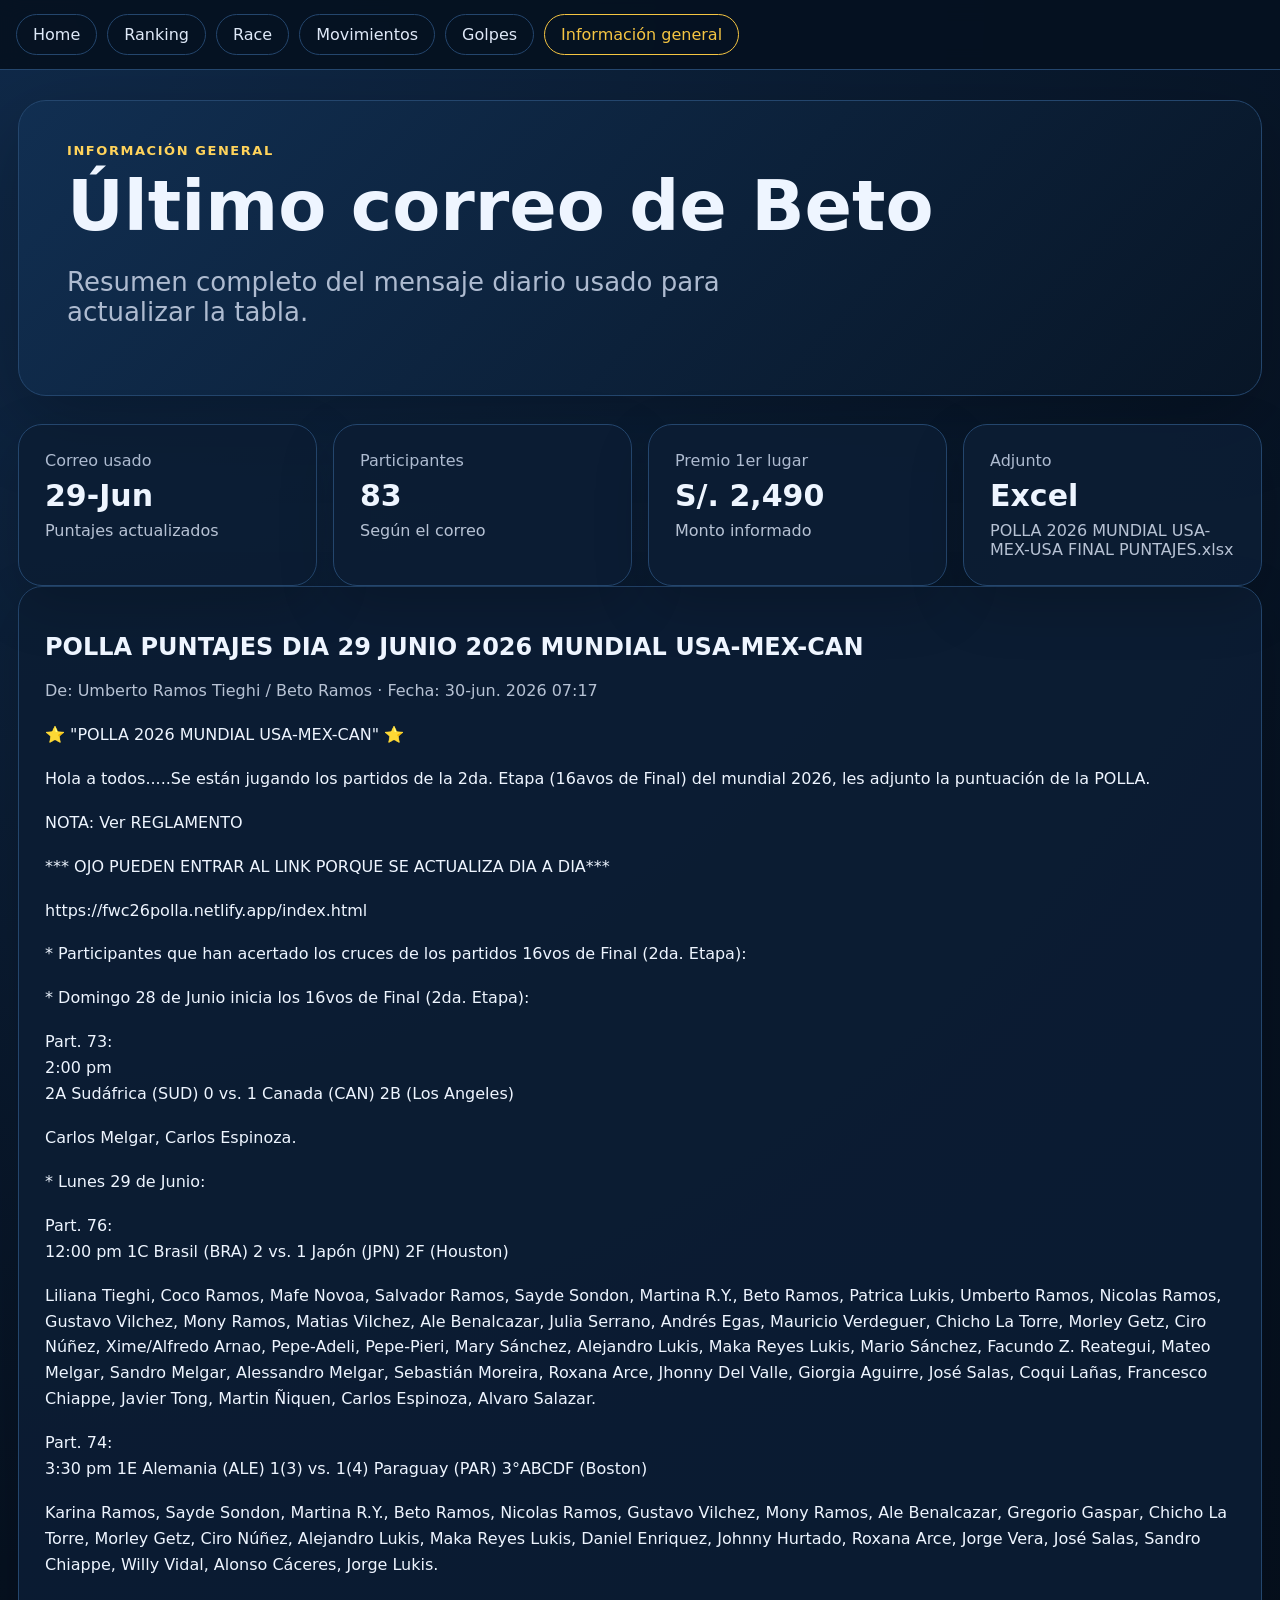
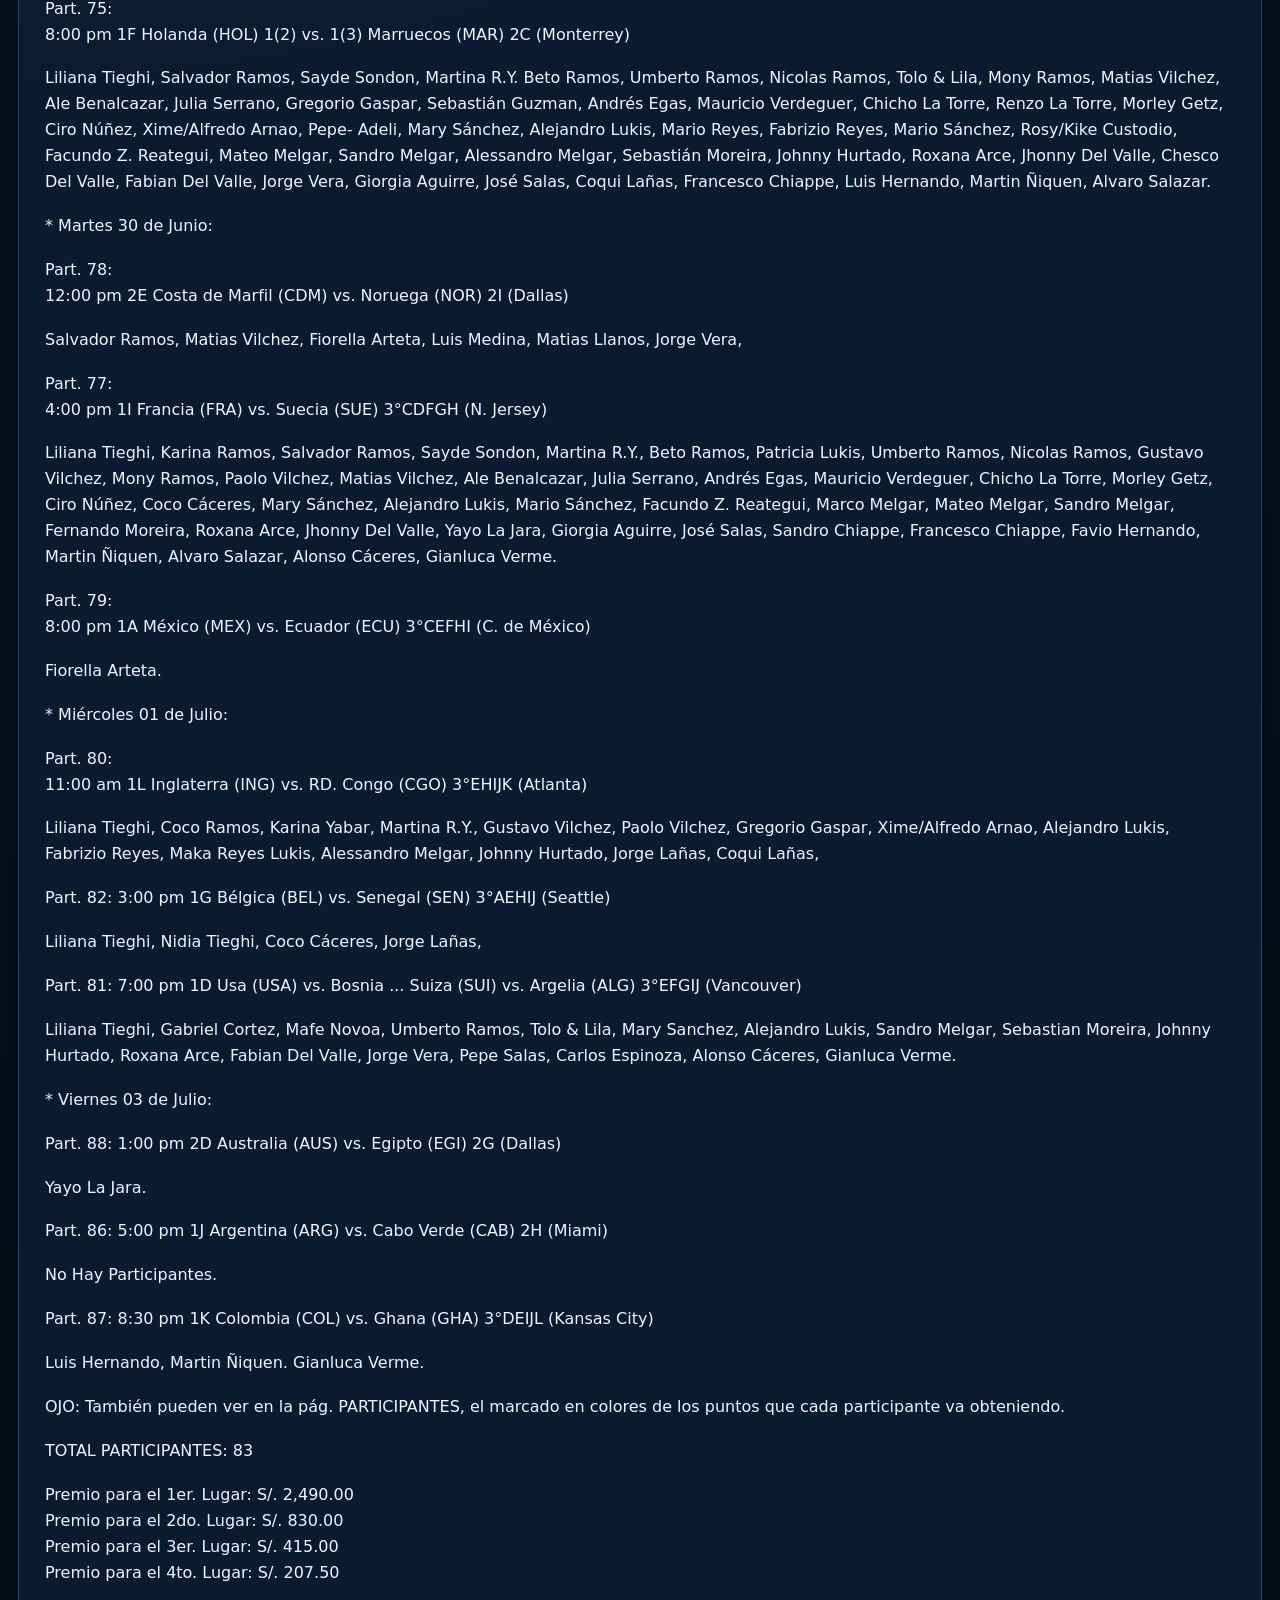
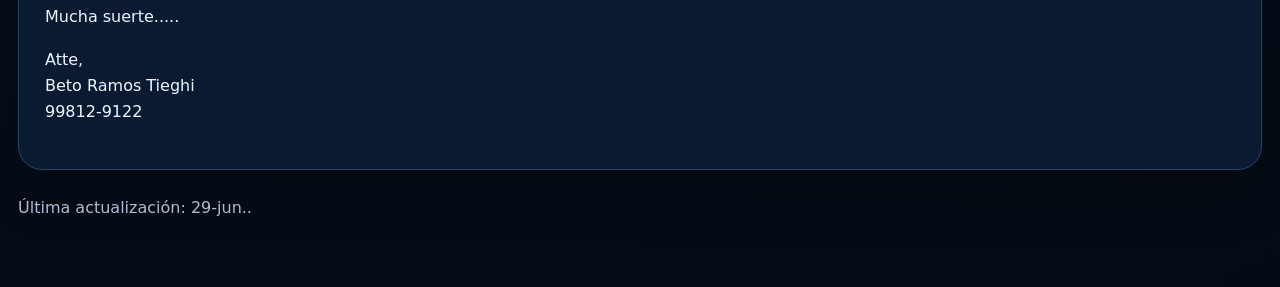
==== info.html @ 56c708b8 "Add files via upload" ====
<!doctype html><html lang="es"><head><meta charset="utf-8"><meta name="viewport" content="width=device-width,initial-scale=1"><title>Polla Mundial 2026 | Información general</title><link rel="stylesheet" href="assets/css/style.css"></head><body><script src="assets/js/data.js"></script><script src="assets/js/common.js"></script><main class="wrap"><section class="hero"><div class="eyebrow">Información general</div><h1>Último correo de Beto</h1><p>Resumen completo del mensaje diario usado para actualizar la tabla.</p></section><section class="grid" id="emailKpis"></section><section class="card"><h2 id="emailSubject"></h2><p class="muted" id="emailMeta"></p><div class="email-body" id="emailBody"></div></section><div class="footer" id="foot"></div></main><script src="assets/js/info.js"></script></body></html>
---- assets/css/style.css ----
:root{--bg:#061120;--panel:#0b1d33;--panel2:#0d2544;--line:#24466d;--text:#eef5ff;--muted:#aebbd0;--gold:#f5c542;--green:#42d392;--red:#ff6b6b}*{box-sizing:border-box}body{margin:0;font-family:Inter,system-ui,-apple-system,Segoe UI,Roboto,Arial,sans-serif;background:radial-gradient(circle at top left,#102a4a 0,#061120 42%,#050b14 100%);color:var(--text)}a{color:inherit;text-decoration:none}.topbar{position:sticky;top:0;z-index:5;background:rgba(6,17,32,.94);backdrop-filter:blur(10px);border-bottom:1px solid var(--line);overflow-x:auto;white-space:nowrap;padding:14px 16px}.topbar a{display:inline-block;margin-right:10px;padding:10px 16px;border:1px solid var(--line);border-radius:999px;color:#dfe9f8}.topbar a.active{border-color:var(--gold);color:var(--gold)}.wrap{max-width:1180px;margin:0 auto;padding:30px 18px 70px}.hero{background:linear-gradient(135deg,rgba(17,47,82,.92),rgba(8,22,39,.92));border:1px solid var(--line);border-radius:28px;padding:42px 48px;margin-bottom:28px;box-shadow:0 24px 80px rgba(0,0,0,.25)}.eyebrow{color:var(--gold);font-weight:800;letter-spacing:.15em;text-transform:uppercase;font-size:13px}.hero h1{font-size:clamp(38px,6vw,70px);line-height:.98;margin:14px 0}.hero p{font-size:clamp(18px,2.3vw,26px);color:var(--muted);max-width:780px}.grid{display:grid;grid-template-columns:repeat(4,minmax(0,1fr));gap:16px}.grid3{display:grid;grid-template-columns:repeat(3,minmax(0,1fr));gap:16px}.grid2{display:grid;grid-template-columns:repeat(2,minmax(0,1fr));gap:18px}.card{background:rgba(11,29,51,.92);border:1px solid var(--line);border-radius:24px;padding:26px;box-shadow:0 20px 55px rgba(0,0,0,.18)}.link-card{transition:.18s transform,.18s border-color}.link-card:hover{transform:translateY(-3px);border-color:var(--gold)}.kpi-title,.muted{color:var(--muted)}.kpi-value{font-size:30px;font-weight:850;line-height:1.05;margin:10px 0}.section-title{font-size:34px;margin:34px 0 18px}.table-wrap{overflow:auto}.table{width:100%;border-collapse:collapse;min-width:700px}.table th,.table td{padding:13px 12px;border-bottom:1px solid rgba(36,70,109,.55);text-align:left}.table th{color:var(--gold);font-size:12px;text-transform:uppercase;letter-spacing:.08em}.rank{font-weight:800}.up{color:var(--green);font-weight:800}.down{color:var(--red);font-weight:800}.flat{color:var(--muted)}.controls{display:flex;gap:12px;align-items:center;flex-wrap:wrap;margin-bottom:16px}button,select,input{background:#09182b;color:var(--text);border:1px solid var(--line);border-radius:14px;padding:12px 16px;font:inherit}button.primary{border-color:var(--gold);color:var(--gold)}.pill{display:inline-block;border:1px solid var(--line);border-radius:999px;padding:10px 14px;color:#dfe9f8}.svgbox{width:100%;height:680px;overflow:hidden}.bar{height:28px;border-radius:14px;background:linear-gradient(90deg,var(--gold),#fff2a6);margin:10px 0}.barrow{display:grid;grid-template-columns:170px 1fr 55px;gap:12px;align-items:center;margin:10px 0}.barlabel{white-space:nowrap;overflow:hidden;text-overflow:ellipsis}.footer{margin-top:28px;color:var(--muted)}@media(max-width:850px){.wrap{padding:24px 14px 56px}.hero{padding:32px 26px}.grid,.grid2,.grid3{grid-template-columns:1fr}.card{padding:22px}.svgbox{height:780px}.barrow{grid-template-columns:125px 1fr 45px}.kpi-value{font-size:24px}.section-title{font-size:30px}.topbar{padding:12px}}

.barlist{display:flex;flex-direction:column;gap:16px;margin-top:18px}.barrow{display:grid;grid-template-columns:180px 1fr 34px;gap:14px;align-items:center}.barrow span{white-space:nowrap;overflow:hidden;text-overflow:ellipsis}.bar{height:22px;background:rgba(255,255,255,.08);border-radius:999px;overflow:hidden}.bar i{display:block;height:100%;border-radius:999px;background:linear-gradient(90deg,#ffd447,#fff0a0)}
@media(max-width:700px){.barrow{grid-template-columns:130px 1fr 24px}.race-card{overflow-x:auto}.race-card svg{min-width:760px}}
.race-viz{position:relative;width:100%;min-width:880px;overflow:hidden;border-radius:18px;background:linear-gradient(180deg,rgba(255,255,255,.025),rgba(255,255,255,.01));}
.race-row{position:absolute;left:0;right:0;height:30px;display:grid;grid-template-columns:184px 1fr;align-items:center;transition:transform 1.05s cubic-bezier(.22,.9,.2,1),opacity .5s ease;will-change:transform,opacity;}
.race-row.hidden-row{opacity:0;pointer-events:none}.race-name{font-size:12px;font-weight:750;color:#eef5ff;white-space:nowrap;overflow:hidden;text-overflow:ellipsis;padding-right:10px}.race-name b{display:inline-block;min-width:25px;color:var(--gold)}
.race-track{position:relative;height:22px;border-left:1px solid rgba(255,255,255,.12)}.race-fill{height:10px;margin-top:6px;border-radius:999px;background:linear-gradient(90deg,var(--person),rgba(255,255,255,.85));box-shadow:0 0 18px color-mix(in srgb,var(--person),transparent 62%);transition:width 1.05s cubic-bezier(.22,.9,.2,1)}.race-dot{position:absolute;top:2px;width:18px;height:18px;border-radius:50%;background:var(--person);box-shadow:0 0 0 4px rgba(255,255,255,.08);transition:left 1.05s cubic-bezier(.22,.9,.2,1)}.race-points{position:absolute;top:1px;font-size:13px;font-weight:900;color:#fff;transition:left 1.05s cubic-bezier(.22,.9,.2,1)}
@media(max-width:700px){.race-card,.card:has(.race-viz){overflow-x:auto}.race-viz{min-width:900px}}


/* V2.6 responsive audit fixes */
html{scroll-behavior:smooth}body{min-width:0}.wrap{width:100%}.topbar{display:flex;gap:10px;align-items:center}.topbar a{flex:0 0 auto;margin-right:0}.hero,.card{overflow:hidden}.grid3{grid-template-columns:repeat(auto-fit,minmax(240px,1fr))}.table-wrap{max-width:100%;-webkit-overflow-scrolling:touch}.table{font-size:15px}.controls label{display:flex;gap:10px;align-items:center}.race-card{overflow:auto;-webkit-overflow-scrolling:touch}.race-viz{width:100%;min-width:1040px;overflow:hidden;padding-right:96px}.race-row{grid-template-columns:210px minmax(0,1fr);height:28px}.race-name{font-size:12px}.race-track{min-width:0}.race-fill{height:9px}.race-dot{width:16px;height:16px}.race-points{font-size:12px;background:rgba(6,17,32,.72);padding:1px 5px;border-radius:999px}
@media(min-width:1100px){.race-viz{min-width:0}.race-card{overflow:hidden}.wrap{max-width:1280px}.race-row{grid-template-columns:230px minmax(0,1fr)}}
@media(max-width:850px){body{background:#061120}.topbar{padding:11px 12px}.topbar a{padding:9px 14px;font-size:15px}.wrap{padding:20px 12px 52px}.hero{border-radius:24px;padding:28px 22px;margin-bottom:22px}.hero h1{font-size:42px}.hero p{font-size:19px}.grid,.grid2,.grid3{gap:13px}.card{border-radius:22px;padding:20px}.section-title{font-size:28px;margin:28px 0 14px}.kpi-value{font-size:24px}.table{min-width:620px;font-size:14px}.table th,.table td{padding:11px 10px}.race-viz{min-width:980px}.race-row{grid-template-columns:180px minmax(0,1fr);height:26px}.race-name{font-size:11px}.controls{position:sticky;left:0;z-index:2;background:rgba(11,29,51,.96);border-radius:18px;padding:10px;margin:-4px 0 14px}.controls button,.controls select{padding:10px 12px}.controls label{font-size:14px}.pill{font-size:14px;padding:9px 12px}.barrow{grid-template-columns:132px 1fr 30px}}
@media(max-width:430px){.hero h1{font-size:38px}.hero p{font-size:18px}.card{padding:18px}.race-viz{min-width:940px}.race-row{grid-template-columns:170px minmax(0,1fr)}.race-name{font-size:10.5px}.topbar a{font-size:14px}.barrow{grid-template-columns:116px 1fr 28px}.barrow span{font-size:14px}}


/* V2.7 final mobile/desktop polish */
body{overflow-x:hidden}.wrap{overflow-x:hidden}.topbar{scrollbar-width:none}.topbar::-webkit-scrollbar{display:none}.card{max-width:100%}
/* Race: no forced desktop-width canvas on phones */
.race-card{overflow:hidden}.race-viz{min-width:0;width:100%;padding-right:58px;overflow:hidden}.race-row{grid-template-columns:230px minmax(0,1fr)}
.race-points{white-space:nowrap}.race-track{overflow:visible}.race-fill{opacity:.95}
@media(max-width:850px){
  .race-card{overflow:hidden;padding:16px 12px 18px}
  .race-viz{min-width:0;width:100%;padding-right:46px;border-radius:16px;background:linear-gradient(180deg,rgba(255,255,255,.035),rgba(255,255,255,.012))}
  .race-row{grid-template-columns:150px minmax(0,1fr);height:34px}
  .race-name{font-size:10.5px;line-height:1.05;padding-right:6px}
  .race-name b{min-width:22px;font-size:11px}
  .race-track{height:26px}.race-fill{height:8px;margin-top:9px}.race-dot{top:5px;width:15px;height:15px}.race-points{top:3px;font-size:11px;padding:1px 5px}
}
@media(max-width:430px){
  .race-row{grid-template-columns:132px minmax(0,1fr);height:34px}
  .race-name{font-size:9.8px}.race-name b{min-width:20px}.race-viz{padding-right:42px}
  .controls{display:grid;grid-template-columns:1fr 1fr;gap:10px}.controls label{grid-column:1/3}.controls .pill{justify-self:start}
}
/* Mobile card views for wide tables */
.mobile-cards{display:none}
@media(max-width:700px){
  .desktop-table{display:none}.mobile-cards{display:grid;gap:12px}
  .mini-card{border:1px solid rgba(36,70,109,.85);border-radius:18px;padding:14px;background:rgba(8,25,44,.72)}
  .mini-card .top{display:flex;justify-content:space-between;gap:10px;align-items:flex-start;margin-bottom:8px}.mini-card .date{color:var(--gold);font-weight:850}.mini-card .name{font-weight:850}.mini-card .meta{color:var(--muted);font-size:14px;line-height:1.35}.mini-card .bad{color:var(--red);font-weight:850}.mini-card .good{color:var(--green);font-weight:850}
  .hero{margin-top:6px}.hero h1{font-size:36px;line-height:1.02}.hero p{font-size:17px}
}


/* V2.8: remove horizontal table scroll on mobile by using card views */
@media(max-width:700px){
  .desktop-table{display:none !important;}
  .table-wrap{overflow:visible !important;}
  .table{min-width:0 !important;width:100%;}
  .mobile-cards{display:grid !important;gap:12px;margin-top:14px;}
  .mini-card{width:100%;max-width:100%;overflow:hidden;}
  .mini-card .top{display:flex;justify-content:space-between;gap:12px;align-items:flex-start;}
  .mini-card .name,.mini-card .meta{overflow-wrap:anywhere;word-break:normal;}
  .rank-card .name{font-size:18px;line-height:1.15;margin:6px 0;}
  .controls input{width:100%;min-width:0;}
  .controls .pill{width:max-content;}
}
@media(min-width:701px){
  .mobile-cards{display:none !important;}
  .desktop-table{display:block;}
}
.clickable-row{cursor:pointer}.clickable-row:hover{background:rgba(255,211,91,.08)}
.golpe-card{cursor:pointer}.tap-hint{margin-top:12px;color:#ffd35b;font-weight:800;font-size:.82rem;letter-spacing:.02em}
.modal{position:fixed;inset:0;background:rgba(0,0,0,.72);display:none;align-items:center;justify-content:center;z-index:9999;padding:18px}.modal.open{display:flex}.modal-card{width:min(720px,100%);max-height:86vh;overflow:auto;background:#081d33;border:1px solid rgba(255,211,91,.35);border-radius:28px;padding:26px;box-shadow:0 30px 90px rgba(0,0,0,.55);position:relative}.modal-card h2{margin:4px 0 10px;font-size:clamp(1.6rem,5vw,2.4rem)}.modal-close{position:absolute;right:18px;top:14px;border:1px solid rgba(255,255,255,.18);background:#0a1627;color:#fff;border-radius:999px;width:42px;height:42px;font-size:28px;line-height:1;cursor:pointer}.detail-list{display:grid;gap:10px;margin-top:20px}.detail-row{display:flex;justify-content:space-between;gap:14px;align-items:center;padding:12px 14px;border:1px solid rgba(255,255,255,.08);border-radius:16px;background:rgba(255,255,255,.035)}.detail-row .sub{display:block;color:#9fb0c7;font-size:.82rem;margin-top:3px}.pill-score{white-space:nowrap;background:linear-gradient(90deg,#ffd35b,#fff1a8);color:#102033;font-weight:900;border-radius:999px;padding:7px 12px}.eyebrow{color:#ffd35b;font-weight:900;letter-spacing:.12em;text-transform:uppercase;margin:0}.muted{color:#b7c2d4}@media(max-width:640px){.modal{align-items:flex-end;padding:0}.modal-card{border-radius:26px 26px 0 0;max-height:84vh;padding:22px 18px}.detail-row{padding:12px}.modal-close{right:14px;top:12px}}

.email-body{margin-top:22px;color:#eef5ff;font-size:16px;line-height:1.62}.email-body p{margin:0 0 18px}.email-body a{color:var(--gold);text-decoration:underline}@media(max-width:700px){.email-body{font-size:15px;line-height:1.55;overflow-wrap:anywhere}}
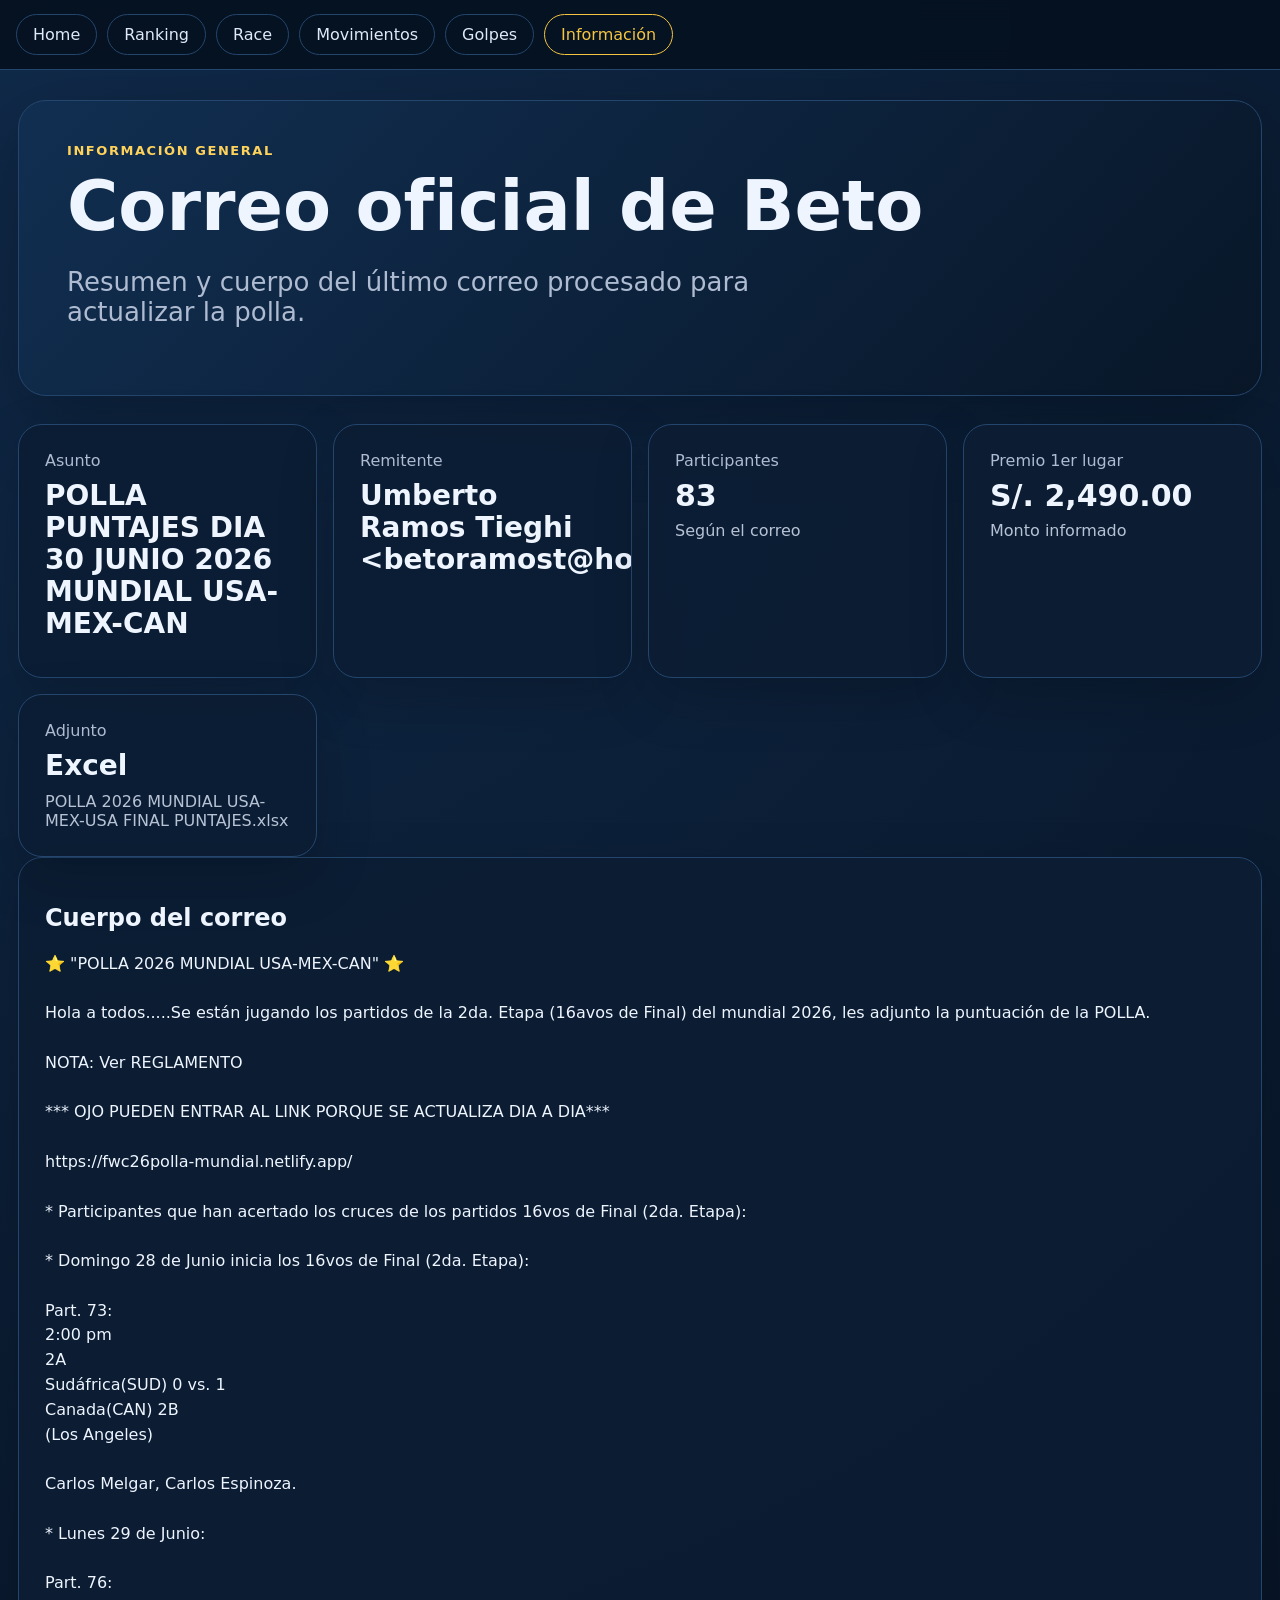
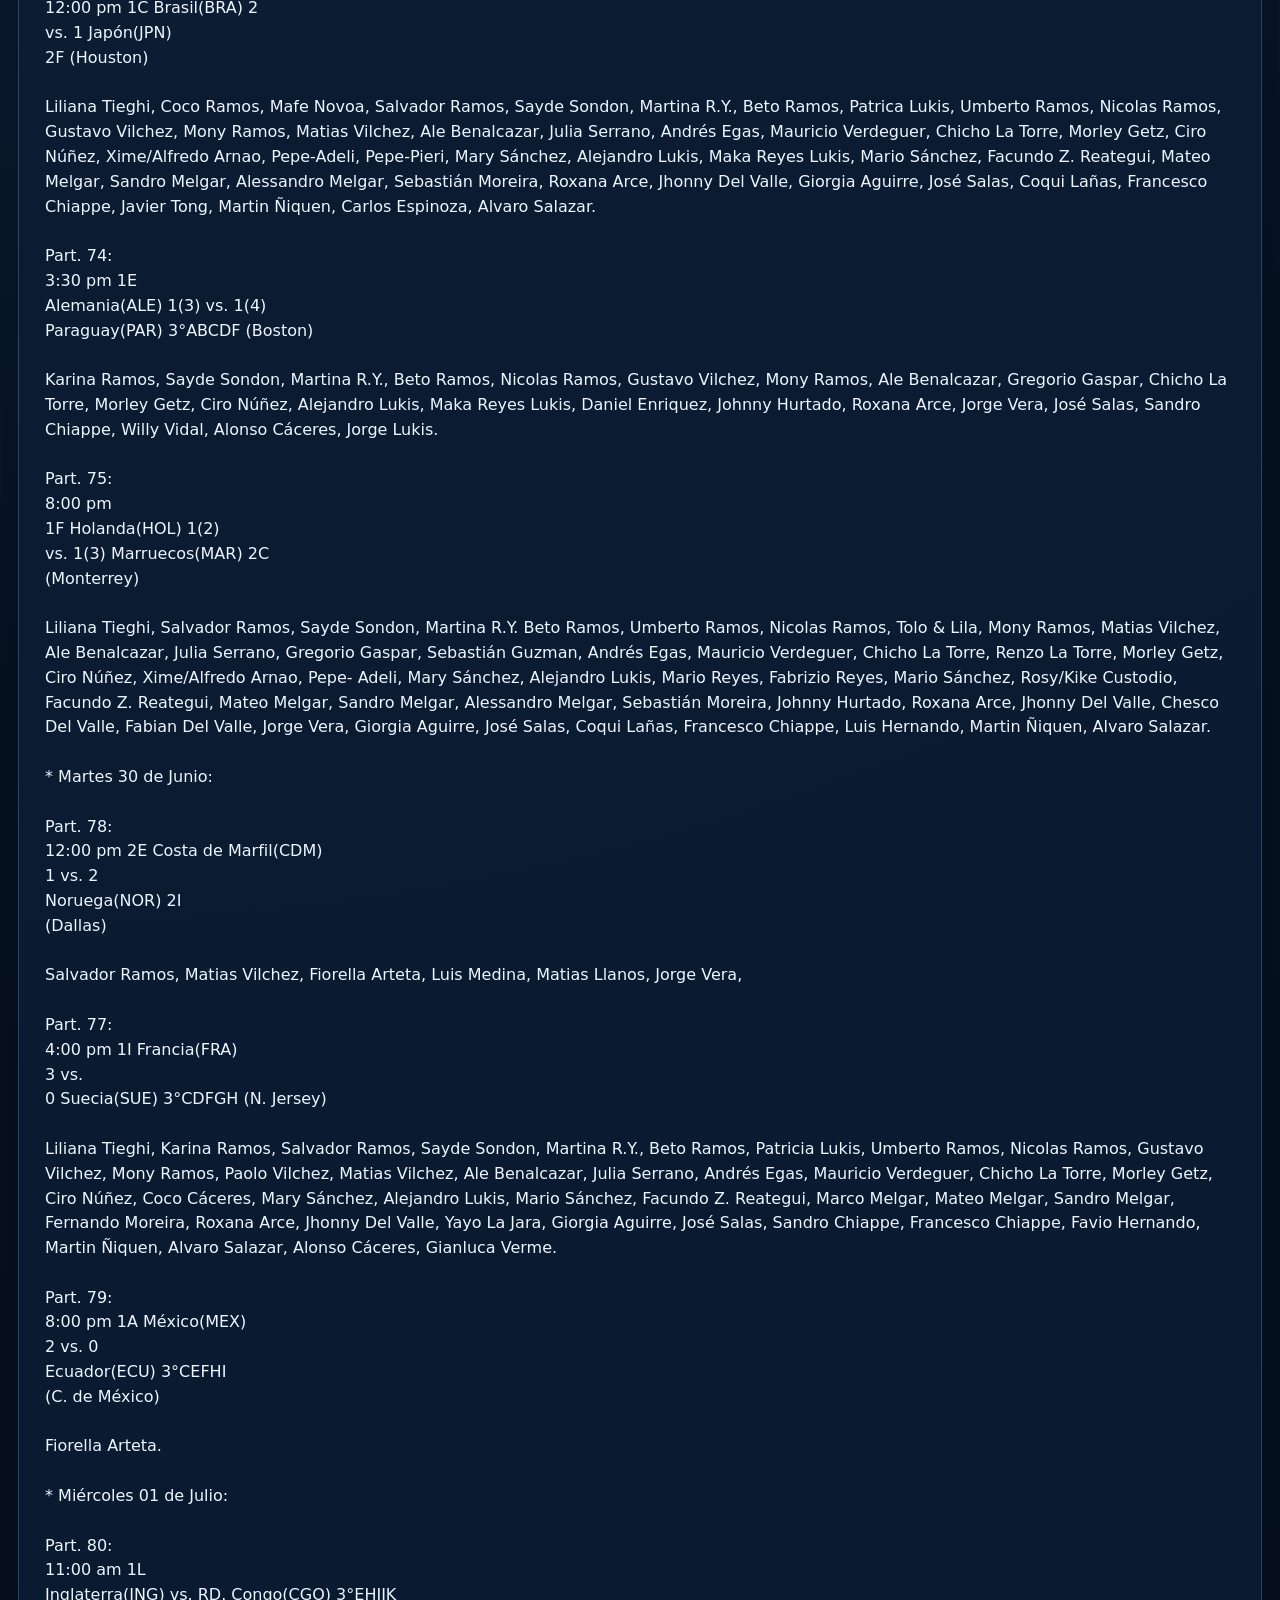
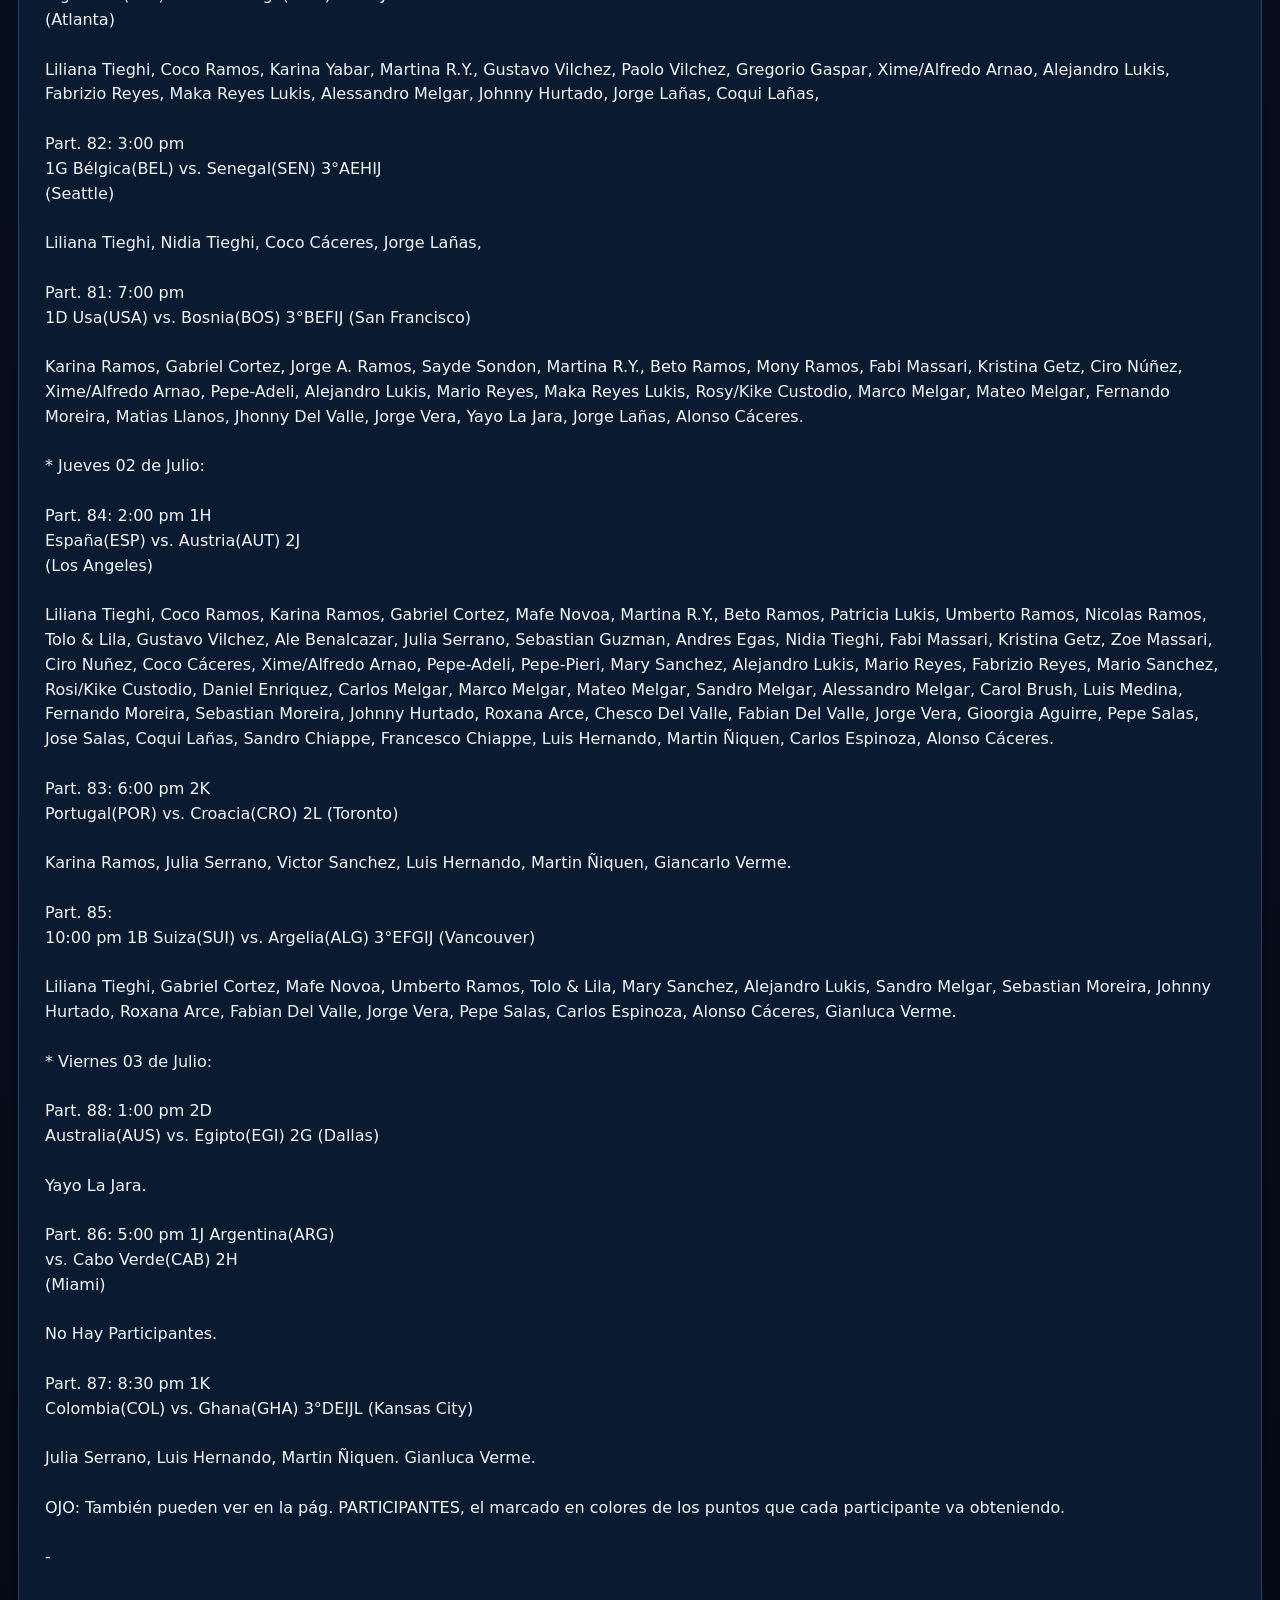
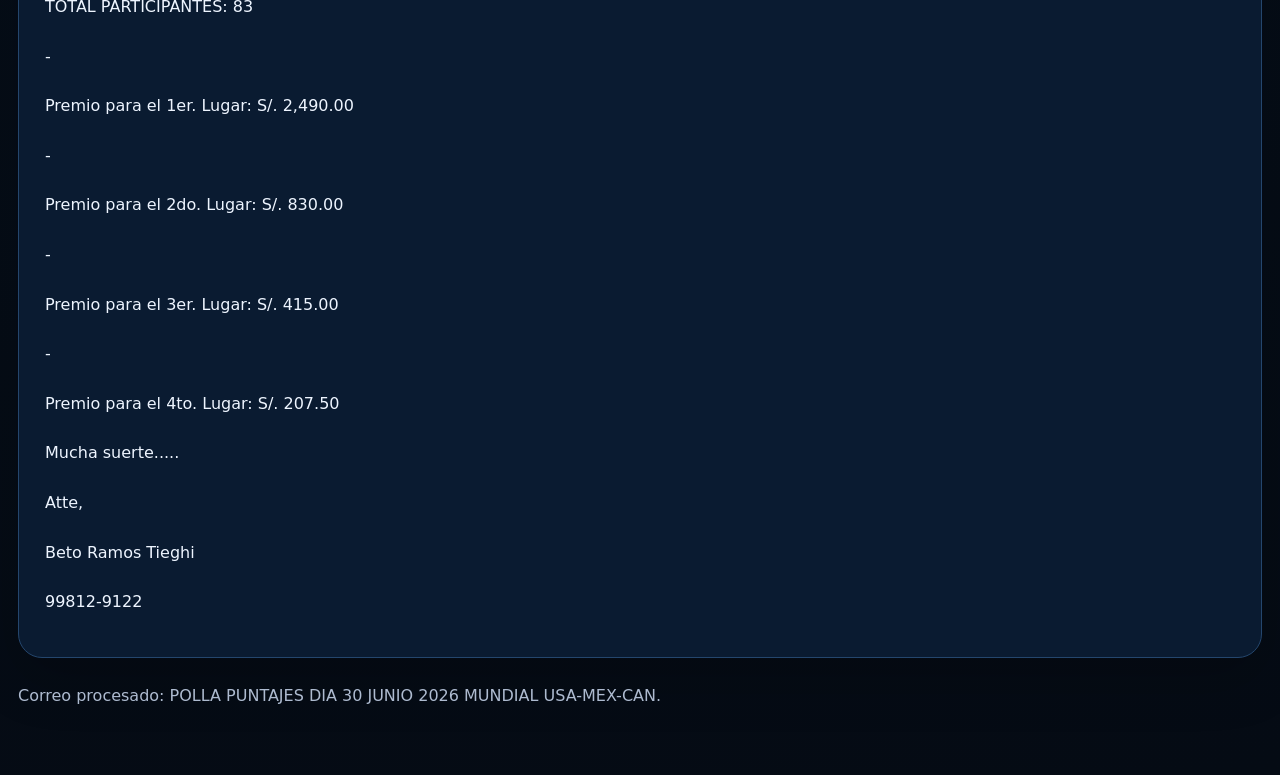
==== commit 76282ffa: "Add files via upload" ====
--- a/info.html
+++ b/info.html
@@ -1 +1 @@
-<!doctype html><html lang="es"><head><meta charset="utf-8"><meta name="viewport" content="width=device-width,initial-scale=1"><title>Polla Mundial 2026 | Información general</title><link rel="stylesheet" href="assets/css/style.css"></head><body><script src="assets/js/data.js"></script><script src="assets/js/common.js"></script><main class="wrap"><section class="hero"><div class="eyebrow">Información general</div><h1>Último correo de Beto</h1><p>Resumen completo del mensaje diario usado para actualizar la tabla.</p></section><section class="grid" id="emailKpis"></section><section class="card"><h2 id="emailSubject"></h2><p class="muted" id="emailMeta"></p><div class="email-body" id="emailBody"></div></section><div class="footer" id="foot"></div></main><script src="assets/js/info.js"></script></body></html>+<!doctype html><html lang="es"><head><meta charset="utf-8"><meta name="viewport" content="width=device-width,initial-scale=1"><title>Polla Mundial 2026 | Información</title><link rel="stylesheet" href="assets/css/style.css"></head><body><script src="assets/js/data.js"></script><script src="assets/js/common.js"></script><main class="wrap"><section class="hero"><div class="eyebrow">Información general</div><h1>Correo oficial de Beto</h1><p>Resumen y cuerpo del último correo procesado para actualizar la polla.</p></section><section class="grid" id="emailMeta"></section><section class="card"><h2>Cuerpo del correo</h2><pre class="email-body" id="emailBody"></pre></section><div class="footer" id="emailFoot"></div></main><script src="assets/js/info.js"></script></body></html>
--- a/assets/css/style.css
+++ b/assets/css/style.css
@@ -66,4 +66,4 @@
 .golpe-card{cursor:pointer}.tap-hint{margin-top:12px;color:#ffd35b;font-weight:800;font-size:.82rem;letter-spacing:.02em}
 .modal{position:fixed;inset:0;background:rgba(0,0,0,.72);display:none;align-items:center;justify-content:center;z-index:9999;padding:18px}.modal.open{display:flex}.modal-card{width:min(720px,100%);max-height:86vh;overflow:auto;background:#081d33;border:1px solid rgba(255,211,91,.35);border-radius:28px;padding:26px;box-shadow:0 30px 90px rgba(0,0,0,.55);position:relative}.modal-card h2{margin:4px 0 10px;font-size:clamp(1.6rem,5vw,2.4rem)}.modal-close{position:absolute;right:18px;top:14px;border:1px solid rgba(255,255,255,.18);background:#0a1627;color:#fff;border-radius:999px;width:42px;height:42px;font-size:28px;line-height:1;cursor:pointer}.detail-list{display:grid;gap:10px;margin-top:20px}.detail-row{display:flex;justify-content:space-between;gap:14px;align-items:center;padding:12px 14px;border:1px solid rgba(255,255,255,.08);border-radius:16px;background:rgba(255,255,255,.035)}.detail-row .sub{display:block;color:#9fb0c7;font-size:.82rem;margin-top:3px}.pill-score{white-space:nowrap;background:linear-gradient(90deg,#ffd35b,#fff1a8);color:#102033;font-weight:900;border-radius:999px;padding:7px 12px}.eyebrow{color:#ffd35b;font-weight:900;letter-spacing:.12em;text-transform:uppercase;margin:0}.muted{color:#b7c2d4}@media(max-width:640px){.modal{align-items:flex-end;padding:0}.modal-card{border-radius:26px 26px 0 0;max-height:84vh;padding:22px 18px}.detail-row{padding:12px}.modal-close{right:14px;top:12px}}
 
-.email-body{margin-top:22px;color:#eef5ff;font-size:16px;line-height:1.62}.email-body p{margin:0 0 18px}.email-body a{color:var(--gold);text-decoration:underline}@media(max-width:700px){.email-body{font-size:15px;line-height:1.55;overflow-wrap:anywhere}}
+.email-body{white-space:pre-wrap;font-family:inherit;font-size:16px;line-height:1.55;color:var(--text);overflow-wrap:anywhere}.small-kpi{font-size:clamp(20px,3vw,28px)!important;line-height:1.15}.link-card h3{margin-top:0}
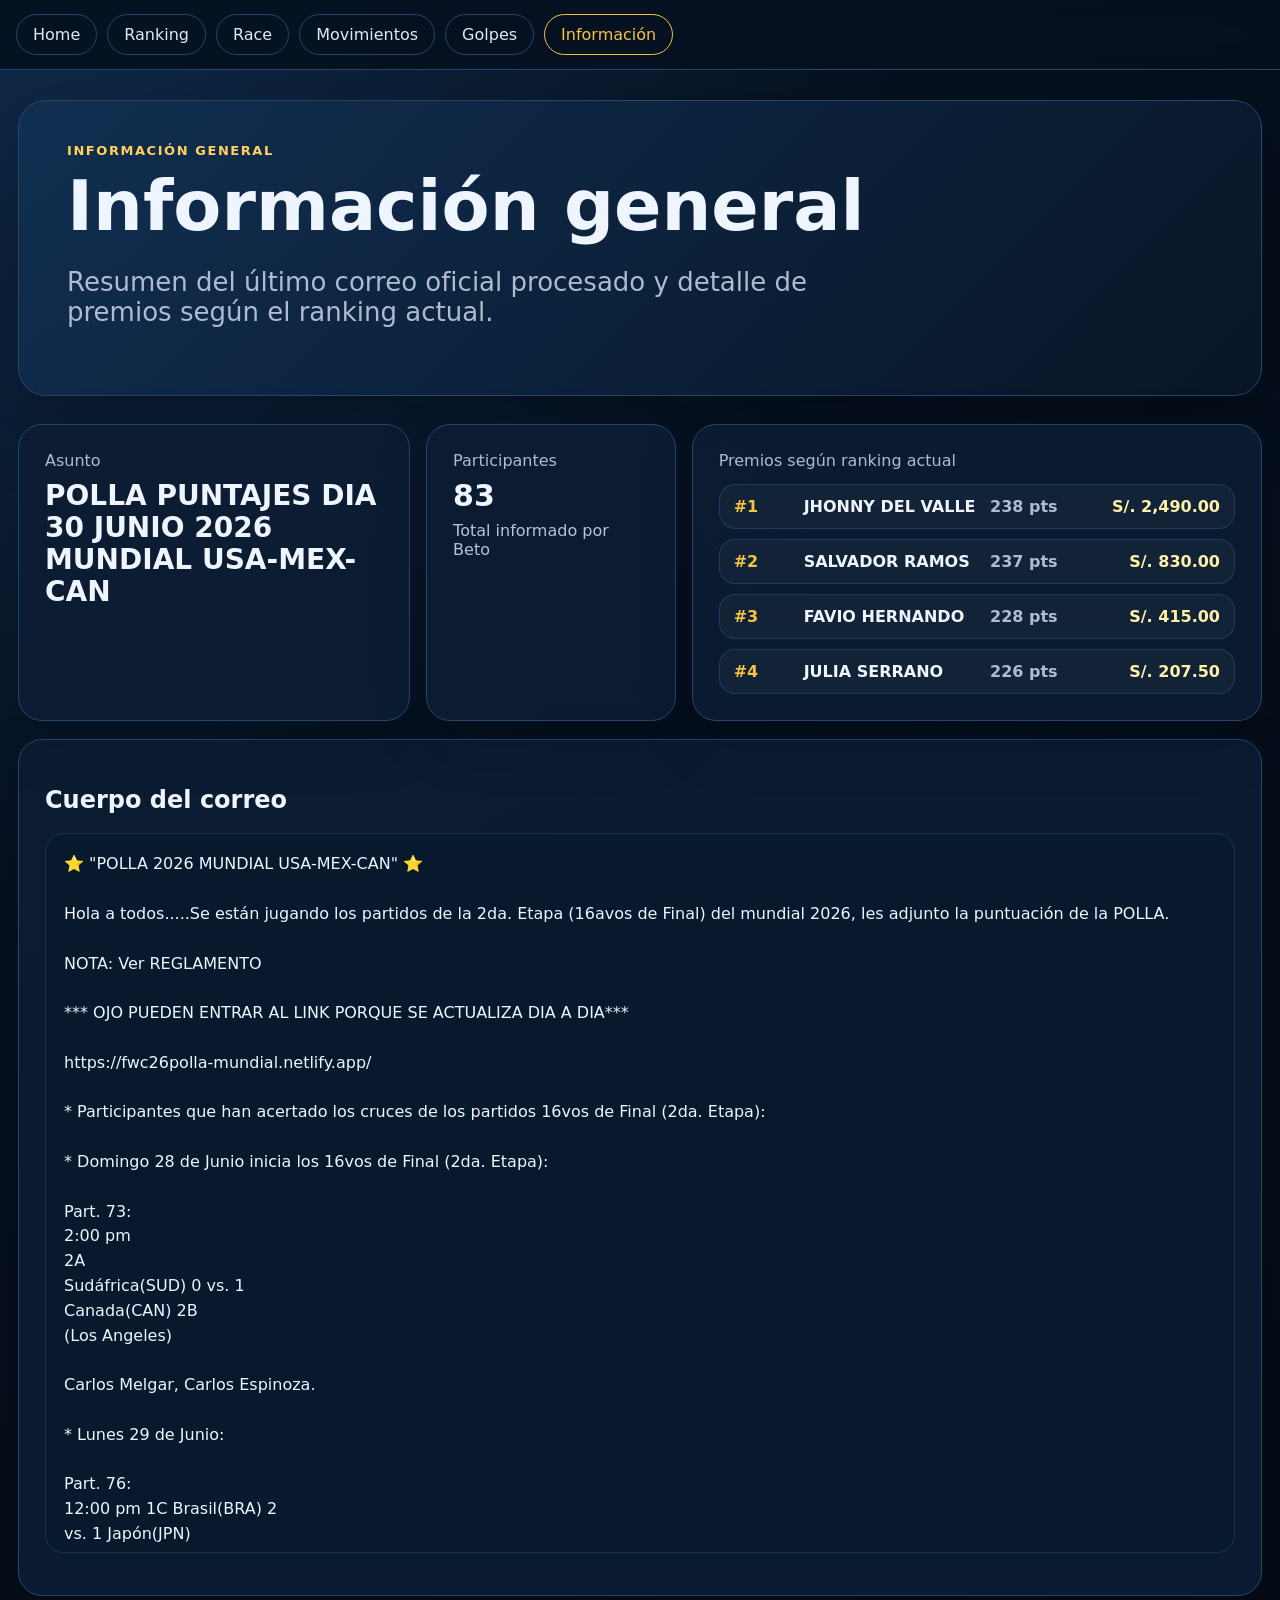
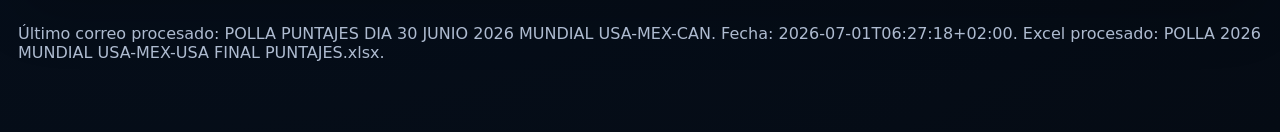
==== commit 100fddb3: "Add files via upload" ====
--- a/info.html
+++ b/info.html
@@ -1 +1 @@
-<!doctype html><html lang="es"><head><meta charset="utf-8"><meta name="viewport" content="width=device-width,initial-scale=1"><title>Polla Mundial 2026 | Información</title><link rel="stylesheet" href="assets/css/style.css"></head><body><script src="assets/js/data.js"></script><script src="assets/js/common.js"></script><main class="wrap"><section class="hero"><div class="eyebrow">Información general</div><h1>Correo oficial de Beto</h1><p>Resumen y cuerpo del último correo procesado para actualizar la polla.</p></section><section class="grid" id="emailMeta"></section><section class="card"><h2>Cuerpo del correo</h2><pre class="email-body" id="emailBody"></pre></section><div class="footer" id="emailFoot"></div></main><script src="assets/js/info.js"></script></body></html>+<!doctype html><html lang="es"><head><meta charset="utf-8"><meta name="viewport" content="width=device-width,initial-scale=1"><title>Polla Mundial 2026 | Información</title><link rel="stylesheet" href="assets/css/style.css"></head><body><script src="assets/js/data.js"></script><script src="assets/js/common.js"></script><main class="wrap"><section class="hero"><div class="eyebrow">Información general</div><h1>Información general</h1><p>Resumen del último correo oficial procesado y detalle de premios según el ranking actual.</p></section><section class="grid" id="emailMeta"></section><section class="card"><h2>Cuerpo del correo</h2><pre class="email-body" id="emailBody"></pre></section><div class="footer" id="emailFoot"></div></main><script src="assets/js/info.js"></script></body></html>
--- a/assets/css/style.css
+++ b/assets/css/style.css
@@ -67,3 +67,8 @@
 .modal{position:fixed;inset:0;background:rgba(0,0,0,.72);display:none;align-items:center;justify-content:center;z-index:9999;padding:18px}.modal.open{display:flex}.modal-card{width:min(720px,100%);max-height:86vh;overflow:auto;background:#081d33;border:1px solid rgba(255,211,91,.35);border-radius:28px;padding:26px;box-shadow:0 30px 90px rgba(0,0,0,.55);position:relative}.modal-card h2{margin:4px 0 10px;font-size:clamp(1.6rem,5vw,2.4rem)}.modal-close{position:absolute;right:18px;top:14px;border:1px solid rgba(255,255,255,.18);background:#0a1627;color:#fff;border-radius:999px;width:42px;height:42px;font-size:28px;line-height:1;cursor:pointer}.detail-list{display:grid;gap:10px;margin-top:20px}.detail-row{display:flex;justify-content:space-between;gap:14px;align-items:center;padding:12px 14px;border:1px solid rgba(255,255,255,.08);border-radius:16px;background:rgba(255,255,255,.035)}.detail-row .sub{display:block;color:#9fb0c7;font-size:.82rem;margin-top:3px}.pill-score{white-space:nowrap;background:linear-gradient(90deg,#ffd35b,#fff1a8);color:#102033;font-weight:900;border-radius:999px;padding:7px 12px}.eyebrow{color:#ffd35b;font-weight:900;letter-spacing:.12em;text-transform:uppercase;margin:0}.muted{color:#b7c2d4}@media(max-width:640px){.modal{align-items:flex-end;padding:0}.modal-card{border-radius:26px 26px 0 0;max-height:84vh;padding:22px 18px}.detail-row{padding:12px}.modal-close{right:14px;top:12px}}
 
 .email-body{white-space:pre-wrap;font-family:inherit;font-size:16px;line-height:1.55;color:var(--text);overflow-wrap:anywhere}.small-kpi{font-size:clamp(20px,3vw,28px)!important;line-height:1.15}.link-card h3{margin-top:0}
+
+/* V3.5 info page cleanup */
+#emailMeta.grid{grid-template-columns:1.1fr .7fr 1.6fr;align-items:stretch;margin-bottom:18px}.info-subject-card .small-kpi{max-width:100%;overflow-wrap:anywhere}.prize-card{grid-column:auto}.prize-ranking{display:grid;gap:10px;margin-top:14px}.prize-row{display:grid;grid-template-columns:58px minmax(160px,1fr) 90px 128px;gap:12px;align-items:center;padding:12px 14px;border:1px solid rgba(36,70,109,.7);border-radius:16px;background:rgba(255,255,255,.035)}.prize-pos{color:var(--gold);font-weight:900}.prize-name{font-weight:900;overflow-wrap:anywhere}.prize-points{color:var(--muted);font-weight:750;white-space:nowrap}.prize-amount{font-weight:900;text-align:right;white-space:nowrap;color:#fff1a8}.email-body{background:rgba(8,25,44,.6);border:1px solid rgba(36,70,109,.55);border-radius:18px;padding:18px;max-height:720px;overflow:auto}.footer{overflow-wrap:anywhere}
+@media(max-width:1050px){#emailMeta.grid{grid-template-columns:1fr 1fr}.prize-card{grid-column:1/-1}}
+@media(max-width:700px){#emailMeta.grid{grid-template-columns:1fr}.prize-row{grid-template-columns:44px 1fr;gap:8px 10px}.prize-points{grid-column:2}.prize-amount{grid-column:2;text-align:left}.email-body{font-size:14px;max-height:none}}
